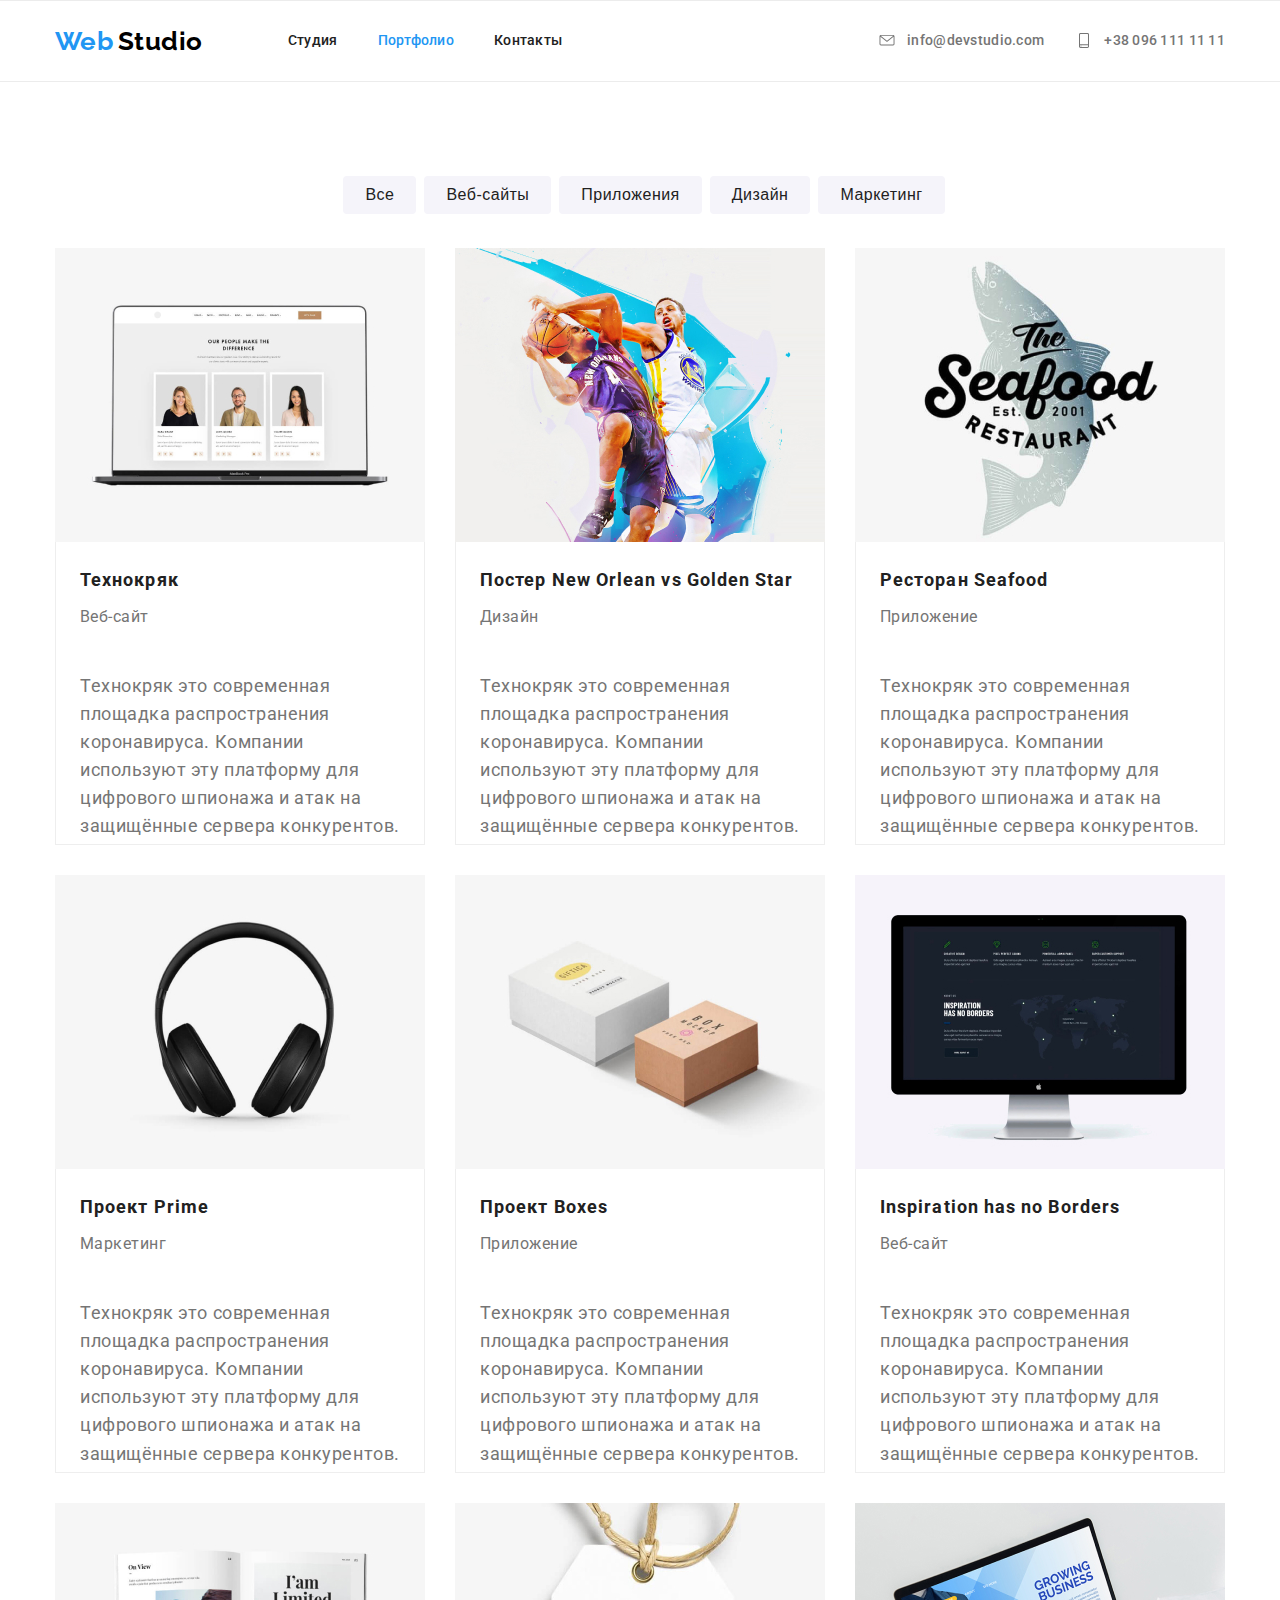
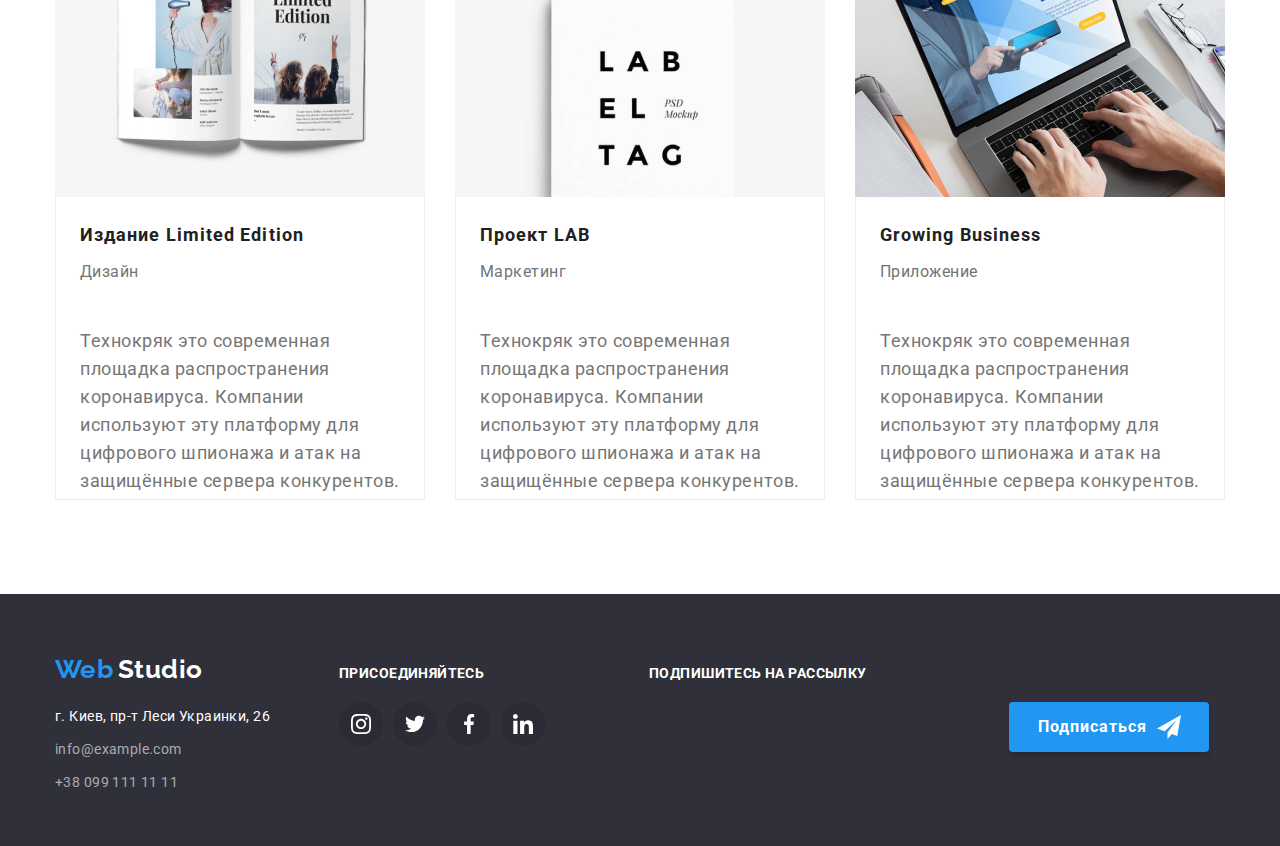
==== portfolio.html @ d1fb1cee "добавляет все файлы" ====
<!DOCTYPE html>
<html lang="ru">
  <head>
    <meta charset="UTF-8" />
    <meta name="viewport" content="width=device-width, initial-scale=1.0" />
    <title>Web Studio</title>
    <link
      rel="stylesheet"
      href="https://cdnjs.cloudflare.com/ajax/libs/modern-normalize/0.7.0/modern-normalize.min.css"
    />
    <link
      href="https://fonts.googleapis.com/css2?family=Raleway:wght@700&family=Roboto:wght@400;500;700;900&display=swap"
      rel="stylesheet"
    />
    <link rel="stylesheet" href="./css/main.css" />
  </head>

  <body>
    <!-- шапка страницы -->
    <header class="page-header">
      <div class="container main-header">
        <!-- логотип компании -->
        <a href="./" class="logo-header">
          <span class="logo main">Web</span>
          <span class="logo second">Studio</span>
        </a>

        <!-- главная навигация -->
        <nav>
          <ul class="site-nav list">
            <li class="item">
              <a href="./index.html" class="link">Студия</a>
            </li>
            <li class="item">
              <a href="./portfolio.html" class="link current">Портфолио</a>
            </li>
            <li class="item"><a href="" class="link">Контакты</a></li>
          </ul>
        </nav>

        <!-- adress -->
        <address class="site-nav">
          <a href="mailto:info@devstudio.com" class="contacts">
            <svg class="icon-contacts">
              <use xlink:href="./images/sprite.svg#email"></use>
            </svg>
            info@devstudio.com
          </a>
          <a href="tel:+380961111111" class="contacts">
            <svg class="icon-contacts">
              <use xlink:href="./images/sprite.svg#smartphone"></use>
            </svg>
            +38 096 111 11 11</a
          >
        </address>
      </div>
    </header>

    <main>
      <!-- navigation -->
      <section class="container">
        <h1 hidden>Портфолио</h1>
        <ul class="list portfolio">
          <li class="portfolio-button">
            <button type="button" class="radio-button">Все</button>
          </li>
          <li class="portfolio-button">
            <button type="button" class="radio-button">Веб-сайты</button>
          </li>
          <li class="portfolio-button">
            <button type="button" class="radio-button">Приложения</button>
          </li>
          <li class="portfolio-button">
            <button type="button" class="radio-button">Дизайн</button>
          </li>
          <li class="portfolio-button">
            <button type="button" class="radio-button">Маркетинг</button>
          </li>
        </ul>
      </section>

      <!-- Proects -->
      <section class="container">
        <ul class="list projects">
          <li class="flex-container">
            <a href="">
              <img
                src="./images/portfolio/tehcnocryak-1.jpg"
                alt="проект1"
                width="370"
                height="294"
                class="project-links"
              />
              <div class="portfolio-card-content">
                <h2 class="proects-title">Технокряк</h2>

                <p class="subtitle-proects">Веб-сайт</p>
                <p class="text-proects">
                  Технокряк это современная площадка распространения
                  коронавируса. Компании используют эту платформу для цифрового
                  шпионажа и атак на защищённые сервера конкурентов.
                </p>
              </div>
            </a>
          </li>

          <li class="flex-container">
            <a href="">
              <img
                src="./images/portfolio/poster-2.jpg"
                alt="проект2"
                width="370"
                height="294"
                class="project-links"
              />
              <div class="portfolio-card-content">
                <h2 class="proects-title">Постер New Orlean vs Golden Star</h2>
                <p class="subtitle-proects">Дизайн</p>
                <p class="text-proects">
                  Технокряк это современная площадка распространения
                  коронавируса. Компании используют эту платформу для цифрового
                  шпионажа и атак на защищённые сервера конкурентов.
                </p>
              </div>
            </a>
          </li>

          <li class="flex-container">
            <a href="">
              <img
                src="./images/portfolio/restaurant-3.jpg"
                alt="проект3"
                width="370"
                height="294"
                class="project-links"
              />
              <div class="portfolio-card-content">
                <h2 class="proects-title">Ресторан Seafood</h2>
                <p class="subtitle-proects">Приложение</p>
                <p class="text-proects">
                  Технокряк это современная площадка распространения
                  коронавируса. Компании используют эту платформу для цифрового
                  шпионажа и атак на защищённые сервера конкурентов.
                </p>
              </div>
            </a>
          </li>

          <li class="flex-container">
            <a href="">
              <img
                src="./images/portfolio/prime-4.jpg"
                alt="проект4"
                width="370"
                height="294"
                class="project-links"
              />
              <div class="portfolio-card-content">
                <h2 class="proects-title">Проект Prime</h2>
                <p class="subtitle-proects">Маркетинг</p>
                <p class="text-proects">
                  Технокряк это современная площадка распространения
                  коронавируса. Компании используют эту платформу для цифрового
                  шпионажа и атак на защищённые сервера конкурентов.
                </p>
              </div>
            </a>
          </li>

          <li class="flex-container">
            <a href="">
              <img
                src="./images/portfolio/boxes-5.jpg"
                alt="проект5"
                width="370"
                height="294"
                class="project-links"
              />
              <div class="portfolio-card-content">
                <h2 class="proects-title">Проект Boxes</h2>
                <p class="subtitle-proects">Приложение</p>
                <p class="text-proects">
                  Технокряк это современная площадка распространения
                  коронавируса. Компании используют эту платформу для цифрового
                  шпионажа и атак на защищённые сервера конкурентов.
                </p>
              </div>
            </a>
          </li>

          <li class="flex-container">
            <a href="">
              <img
                src="./images/portfolio/noborders-6.jpg"
                alt="проект6"
                width="370"
                height="294"
                class="project-links"
              />
              <div class="portfolio-card-content">
                <h2 class="proects-title">Inspiration has no Borders</h2>
                <p class="subtitle-proects">Веб-сайт</p>
                <p class="text-proects">
                  Технокряк это современная площадка распространения
                  коронавируса. Компании используют эту платформу для цифрового
                  шпионажа и атак на защищённые сервера конкурентов.
                </p>
              </div>
            </a>
          </li>

          <li class="flex-container">
            <a href="">
              <img
                src="./images/portfolio/limited-edition-7.jpg"
                alt="проект7"
                width="370"
                height="294"
                class="project-links"
              />
              <div class="portfolio-card-content">
                <h2 class="proects-title">Издание Limited Edition</h2>
                <p class="subtitle-proects">Дизайн</p>
                <p class="text-proects">
                  Технокряк это современная площадка распространения
                  коронавируса. Компании используют эту платформу для цифрового
                  шпионажа и атак на защищённые сервера конкурентов.
                </p>
              </div>
            </a>
          </li>

          <li class="flex-container">
            <a href="">
              <img
                src="./images/portfolio/lab-8.jpg"
                alt="проект8"
                width="370"
                height="294"
                class="project-links"
              />
              <div class="portfolio-card-content">
                <h2 class="proects-title">Проект LAB</h2>
                <p class="subtitle-proects">Маркетинг</p>
                <p class="text-proects">
                  Технокряк это современная площадка распространения
                  коронавируса. Компании используют эту платформу для цифрового
                  шпионажа и атак на защищённые сервера конкурентов.
                </p>
              </div>
            </a>
          </li>

          <li class="flex-container">
            <a href="">
              <img
                src="./images/portfolio/buisness-9.jpg"
                alt="проект9"
                width="370"
                height="294"
                class="project-links"
              />
              <div class="portfolio-card-content">
                <h2 class="proects-title">Growing Business</h2>
                <p class="subtitle-proects">Приложение</p>
                <p class="text-proects">
                  Технокряк это современная площадка распространения
                  коронавируса. Компании используют эту платформу для цифрового
                  шпионажа и атак на защищённые сервера конкурентов.
                </p>
              </div>
            </a>
          </li>
        </ul>
      </section>
    </main>

    <!-- footer -->

    <footer class="bg-footer">
      <div class="container">
        <div class="address-footer">
          <!-- логотип компании -->
          <a href="./" class="logo-footer">
            <span class="logo main">Web</span>
            <span class="logo white">Studio</span>
          </a>
          <br />

          <!-- e-mail and phone -->
          <address>
            <p class="address">г. Киев, пр-т Леси Украинки, 26</p>
            <br />

            <a href="mailto:info@example.com" class="footer-contacts"
              >info@example.com</a
            >
            <br />
            <a href="tel:+380991111111" class="footer-contacts"
              >+38 099 111 11 11</a
            ><br />
          </address>
        </div>

        <!-- соц сети -->
        <div class="join">
          <b class="join-us">присоединяйтесь</b>

          <ul class="links list">
            <li class="item-links">
              <a class="footer-media" href="" aria-label="ссылка на Instagram">
                <svg class="" width="20" height="20">
                  <use href="./images/sprite.svg#instagram"></use>
                </svg>
              </a>
            </li>
            <li class="item-links">
              <a class="footer-media" href="" aria-label="ссылка на Twitter">
                <svg class="" width="20" height="20">
                  <use href="./images/sprite.svg#twitter"></use>
                </svg>
              </a>
            </li>
            <li class="item-links">
              <a class="footer-media" href="" aria-label="ссылка на Facebook">
                <svg class="" width="20" height="20">
                  <use href="./images/sprite.svg#facebook"></use>
                </svg>
              </a>
            </li>
            <li class="item-links">
              <a class="footer-media" href="" aria-label="ссылка на linkedin">
                <svg class="" width="20" height="20">
                  <use href="./images/sprite.svg#linkedin"></use>
                </svg>
              </a>
            </li>
          </ul>
        </div>

        <!-- подписка -->
        <div class="sigh">
          <b class="join-us">подпишитесь на рассылку</b>
          <button type="button" class="button-footer">
            Подписаться
            <svg class="send" width="24" height="24">
              <use xlink:href="./images/sprite.svg#send"></use>
            </svg>
          </button>
        </div>
      </div>
    </footer>
  </body>
</html>
---- css/main.css ----
:root {
  --primary-text-color: #757575;
  --first-title-text-color: #212121;
  --accent-color: #2196f3;
  --primary-white-color: #ffffff;
  --second-bg-color: #f5f4fa;
  --bg-color-footer: #2f303a;
  --second-logo-color: #000000;
}

/* main styles */
html {
  box-sizing: border-box;
}

*,
*::before,
*::after {
  box-sizing: inherit;
}

body {
  background-color: var(--primary-white-color);
  color: var(--primary-text-color);
  font-family: Roboto, sans-serif;
  letter-spacing: 0.03em;
}

/* a classes */
a {
  text-decoration: none;
}

/* стили для index.html */

/* header */
.page-header {
  margin-left: auto;
  margin-right: auto;

  padding-left: 15px;
  padding-right: 15px;
  border: 1px solid #ececec;
  border-left: none;
  border-right: none;
  /* outline: 2px solid black; */
}

.container {
  margin-left: auto;
  margin-right: auto;
  width: 1200px;
  padding-left: 15px;
  padding-right: 15px;
}

/* logo */
.logo {
  font-family: Raleway, sans-serif;
  font-weight: 700;
  font-size: 26px;
  line-height: 1.19;
  text-decoration: none;
}
.logo.main {
  color: var(--accent-color);
}

.logo.second {
  color: var(--second-logo-color);
}

.logo.white {
  color: var(--primary-white-color);
}

/* sections */

.section {
  padding-bottom: 94px;
}

.section.features {
  padding-top: 94px;
}

.section .section-title .title {
  margin-top: 0;
  margin-bottom: 10;
  color: var(--first-title-text-color);
  font-weight: 700;
  font-size: 36px;
  line-height: 1.16;
  text-align: center;
}

/* Hero */
.hero {
  text-align: center;

  padding-top: 200px;
  padding-bottom: 200px;

  background-image: linear-gradient(
      to right,
      rgba(47, 48, 58, 0.8),
      rgba(47, 48, 58, 0.8)
    ),
    url(../images/Header.jpg);
}

.hero-title {
  margin-top: 0;
  margin-bottom: 30px;
  color: var(--primary-white-color);
  font-weight: 900;
  font-size: 44px;
  line-height: 1.3;
  letter-spacing: 0.06em;
  text-transform: uppercase;
}

/* Button */
.button {
  color: var(--primary-white-color);
  background-color: var(--accent-color);
  font-weight: 700;
  font-size: 16px;
  line-height: 1.8;
  align-items: center;
  text-align: center;
  letter-spacing: 0.06em;
  border-radius: 4px;
  text-decoration: none;
  border: none;
}

/* site nav */

.logo-header {
  margin-right: 85px;
}

.main-header {
  display: flex;
  align-items: center;
}

.site-nav {
  font-weight: 500;
  font-size: 14px;
  line-height: 1.14;
  letter-spacing: 0.02em;
}

/* header */

.site-nav .contacts {
  color: var(--primary-text-color);
  display: flex;
  font-weight: 500;
  font-size: 14px;
  height: 1.14;
  letter-spacing: 0.02em;
  font-style: normal;
  align-items: center;
  background-color: var(--primary-white-color);
}

.icon-contacts {
  width: 20px;
  height: 15px;
  align-items: center;
  margin-right: 10px;
  fill: currentColor;
}

.contacts:hover {
  color: var(--accent-color);
}

.site-nav {
  display: flex;
  margin-left: auto;
}

.site-nav .contacts + .contacts {
  margin-left: 30px;
}
.site-nav .contacts {
  padding-top: 32px;
  padding-bottom: 32px;
}

.site-nav .item:not(:last-child) {
  margin-right: 40px;
}

.site-nav .link {
  display: block;
  padding-top: 32px;
  padding-bottom: 32px;

  color: var(--first-title-text-color);
}

.site-nav .link:hover,
.site-nav .link:focus {
  color: var(--accent-color);
}

.site-nav .link.current {
  color: var(--accent-color);
}

.link.primary {
  color: var(--accent-color);
}

/* about us */
.about-us.list {
  display: flex;
}

.about-us.list .item {
  margin-right: 30px;
}

.about-us .title {
  color: var(--first-title-text-color);

  font-weight: 700;
  font-size: 14px;
  line-height: 1.14;
  text-transform: uppercase;
}

.img-about {
  display: flex;
  align-items: center;
  justify-content: center;
  width: 270px;
  height: 120px;

  background: var(--second-bg-color);
}
.content {
  margin-top: 0;
  margin-bottom: 0;

  font-size: 14px;
  line-height: 1.7;
}

.list {
  padding: 0;
  margin: 0;
  list-style: none;
}

.title {
  margin-top: 30px;
  margin-bottom: 10 px;
}

/* Work section */
.section-title {
  color: var(--first-title-text-color);
  margin-top: 0;
  margin-bottom: 50px;

  font-weight: bold;
  font-size: 36px;
  line-height: 42px;
  text-align: center;
  letter-spacing: 0.03em;
}

.title-utilities {
  background-color: var(--bg-color-footer);
  color: var(--primary-white-color);
  margin-top: 0;
  margin-bottom: 0;

  font-weight: bold;
  font-size: 14px;
  line-height: 1.2;
  text-align: center;
  text-transform: uppercase;
}
.work-list.list {
  display: flex;
}

.work-list.list .item {
  width: calc((100%-60px) / 3);
  margin-right: 30px;
}

.section.list.uttilities .item:last-child {
  margin-right: 0px;
}

/*our team */

.section-team {
  padding-top: 94px;
  padding-bottom: 94px;
  background-color: var(--second-bg-color);
}

.our-team.list {
  display: flex;
  padding-bottom: 24px;
}

.our-team.list .item {
  background-color: var(--primary-white-color);
  display: block;
  width: calc((100%-90px) / 4);
  margin-right: 30px;

  border-radius: 0px 0px 4px 4px;
  box-shadow: 0px 2px 1px rgba(0, 0, 0, 0.2), 0px 1px 1px rgba(0, 0, 0, 0.14),
    0px 1px 3px rgba(0, 0, 0, 0.12);
}

.name-team {
  color: var(--first-title-text-color);
  margin-top: 30px;
  margin-bottom: 10px;

  font-weight: 500;
  font-size: 16px;
  line-height: 1.18;
  text-align: center;
}

.name-text {
  margin-top: 0;
  margin-bottom: 16px;

  font-size: 16px;
  line-height: 1.18;
  text-align: center;
}

.item-links {
  margin-right: 10px;
  margin-bottom: 24px;
}

.box-media {
  display: flex;
  width: 44px;
  height: 44px;
  align-items: center;
  justify-content: center;
  fill: #afb1b8;
}

.box-media:hover {
  border-radius: 50%;
  background-color: var(--accent-color);
  fill: var(--primary-white-color);
}

/* our clients */
.section.clients {
  padding-top: 94px;
  padding-bottom: 94px;
}

.section.list {
  display: flex;
}

.section.list .item.clients {
  width: calc((100% - 150px) / 6);
  margin-right: 30px;
}

.company {
  display: flex;
  width: 170px;
  height: 90px;
  align-items: center;
  justify-content: center;
  fill: #afb1b8;
  border: 1px solid #afb1b8;
  border-radius: 4px;
}

.company:hover {
  fill: var(--accent-color);
  border: 1px solid var(--accent-color);
}

/* Footer section */

.footer-media {
  display: flex;
  width: 44px;
  height: 44px;
  align-items: center;
  justify-content: center;
  fill: #ffffff;
  background-color: rgba(0, 0, 0, 10%);
  border-radius: 50%;
}

.footer-media:hover {
  border-radius: 50%;
  background-color: var(--accent-color);
  fill: var(--primary-white-color);
}

.button-footer {
  margin-left: 360px;
  width: 200px;
  height: 50px;
  padding-left: 29px;
  color: var(--primary-white-color);
  background-color: var(--accent-color);
  box-shadow: 0px 4px 4px rgba(0, 0, 0, 0.15);
  border-radius: 4px;
  border: 0;
  cursor: pointer;
  font-weight: bold;
  font-size: 16px;
  line-height: 1.87;
  display: inline-flex;
  align-items: center;
  text-align: center;
  letter-spacing: 0.06em;
}

.button-footer .send {
  margin-left: 10px;
}

.bg-footer {
  background-color: var(--bg-color-footer);
  height: 252px;
}

.bg-footer .container {
  display: flex;
}

.address-footer {
  padding-top: 60px;
}

.logo-footer {
  display: inline-block;
  margin-bottom: 20px;
}
.address {
  color: var(--primary-white-color);

  font-size: 14px;
  line-height: 1.71;
  letter-spacing: 0.03em;
  font-style: normal;

  display: inline-block;
  margin-top: 0;
  margin-bottom: 9px;
}

.footer-contacts {
  color: rgba(255, 255, 255, 0.6);
  font-size: 14px;
  line-height: 1.71;
  letter-spacing: 0.03em;
  font-style: normal;

  display: inline-block;
  margin-bottom: 9px;
}

.container .join {
  padding-top: 72px;
  padding-left: 69px;
}

.links.list {
  display: flex;
  justify-content: center;
}

.sigh {
  padding-top: 72px;
  padding-left: 94px;
}

.join-us {
  color: var(--primary-white-color);
  display: block;
  margin-bottom: 20px;

  font-weight: bold;
  font-size: 14px;
  line-height: 1.14;
  letter-spacing: 0.03em;
  text-transform: uppercase;
}

/* стили для portfolio */

/* Buttons navigation */

.list.portfolio {
  display: flex;
  justify-content: center;
  padding-top: 94px;
}

.portfolio-button {
  margin-left: 8px;
}

.radio-button {
  color: var(--first-title-text-color);
  background-color: var(--second-bg-color);
  font-family: sans-serif;
  text-align: center;
  font-weight: 500;
  font-size: 16px;
  line-height: 1.62;
  letter-spacing: 0.03em;
  border: none;
  border-radius: 4px;
  align-items: center;

  padding-top: 6px;
  padding-right: 22px;
  padding-bottom: 6px;
  padding-left: 22px;
}

.radio-button:hover,
.radio-button:focus {
  color: var(--primary-white-color);
  background-color: var(--accent-color);
  box-shadow: 0px 4px 4px rgba(0, 0, 0, 0.25);
}

/* proects */

.list.projects {
  padding-top: 34px;
  padding-bottom: 94px;
  display: flex;
  flex-wrap: wrap;
}

.flex-container {
  width: calc((100% - 60px) / 3);
  margin-right: 30px;
  margin-bottom: 30px;

  box-sizing: border-box;
}

.flex-container:hover {
  box-shadow: 0px 4px 4px rgba(0, 0, 0, 0.25);
}

.portfolio-card-content {
  border: 1px solid #eeeeee;
  border-top: none;
}

.flex-container:nth-child(3n) {
  margin-right: 0px;
}

.flex-container:nth-last-child(-n + 3) {
  margin-bottom: 0;
}

.proects-title {
  color: var(--first-title-text-color);
  padding-top: 20px;
  padding-bottom: 4px;
  padding-left: 24px;
  padding-right: 24px;
  margin-top: 0;
  margin-bottom: 0;

  font-weight: bold;
  font-size: 18px;
  line-height: 2;
  letter-spacing: 0.06em;
}
.subtitle-proects {
  color: var(--primary-text-color);
  margin-top: 0px;
  margin-bottom: 0px;
  padding-bottom: 20px;
  padding-left: 24px;
  padding-right: 24px;
  font-size: 16px;
  line-height: 1.87;
  letter-spacing: 0.03em;
}

.text-proects {
  color: var(--primary-text-color);

  font-size: 18px;
  line-height: 1.56;
  letter-spacing: 0.03em;

  padding-top: 20px;
  padding-bottom: 4px;
  padding-left: 24px;
  padding-right: 24px;
  margin-top: 0;
  margin-bottom: 0;
}

.project-links {
  display: block;
}
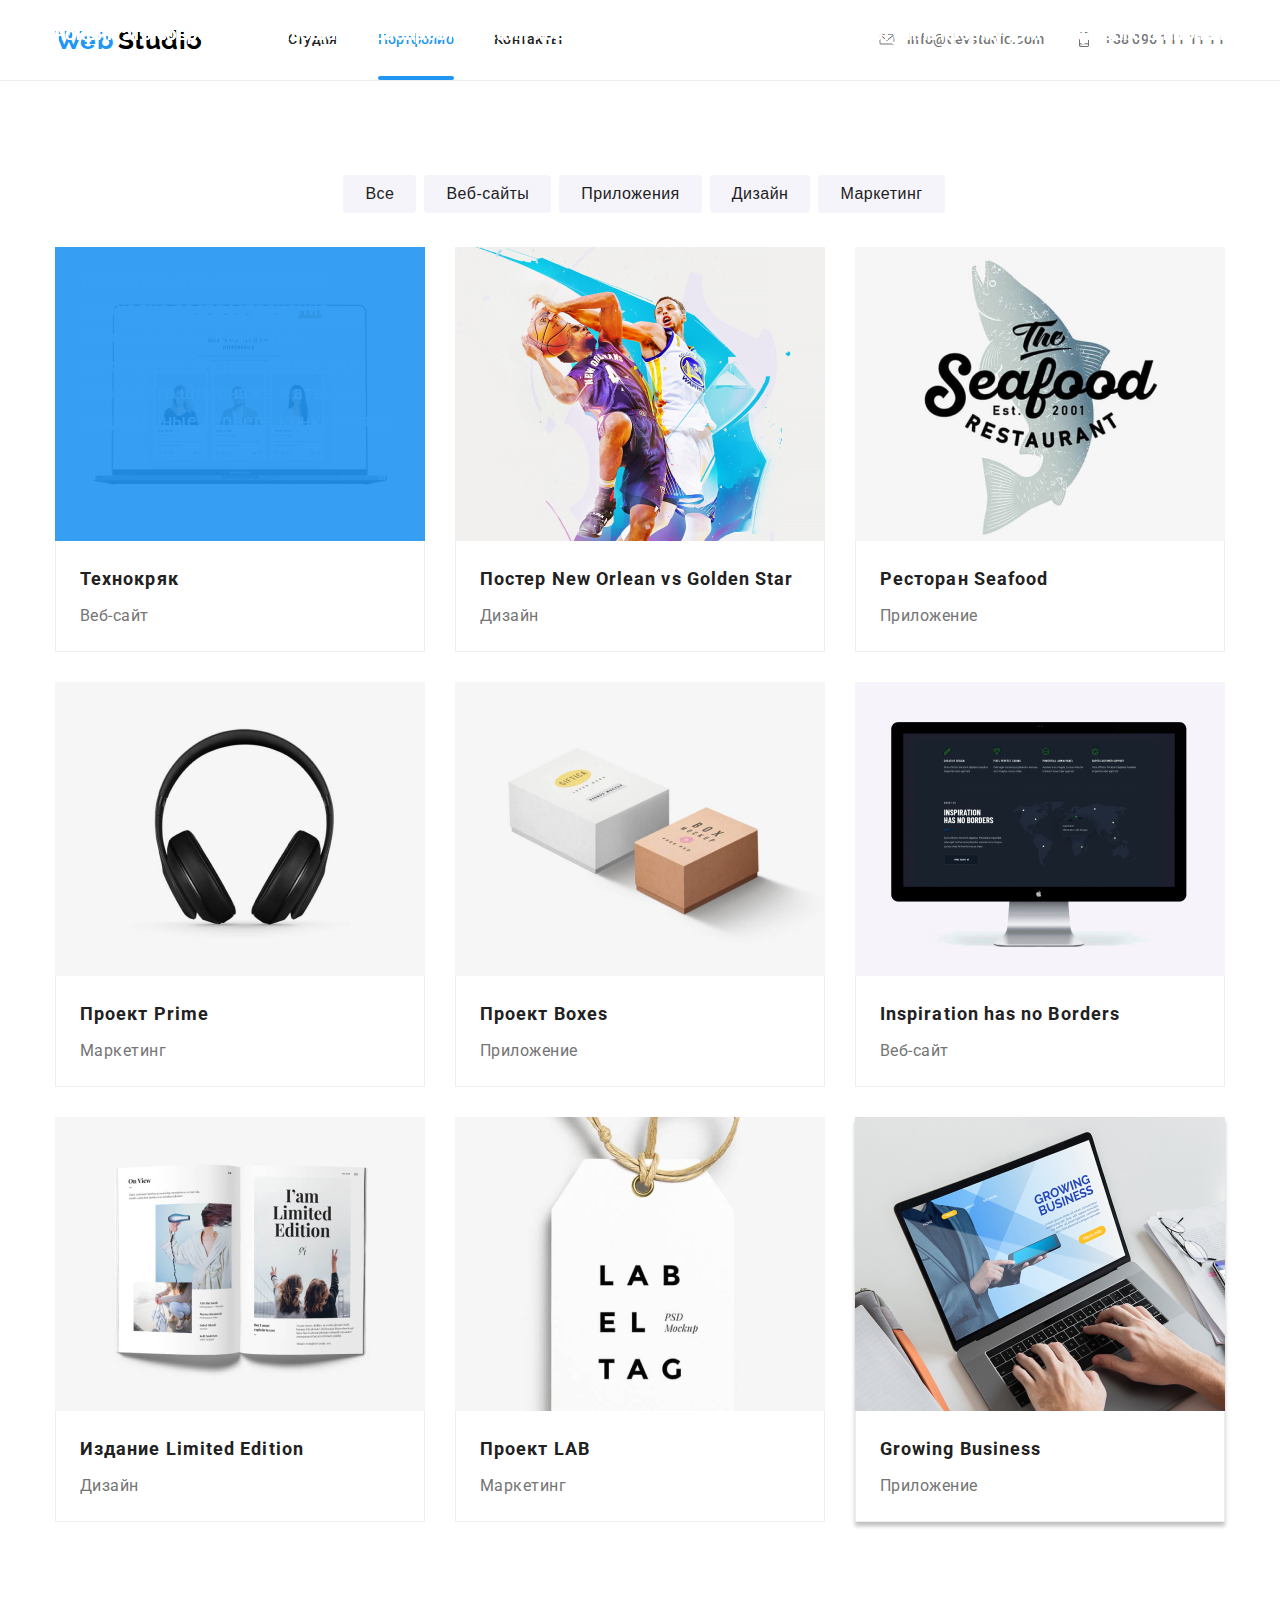
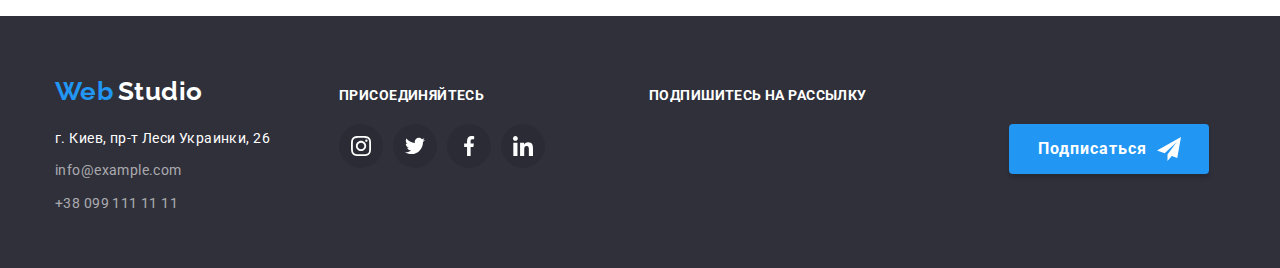
==== commit 26dc3faa: "добавляет bottom:-1px" ====
--- a/portfolio.html
+++ b/portfolio.html
@@ -84,22 +84,24 @@
         <ul class="list projects">
           <li class="flex-container">
             <a href="">
-              <img
-                src="./images/portfolio/tehcnocryak-1.jpg"
-                alt="проект1"
-                width="370"
-                height="294"
-                class="project-links"
-              />
+              <div class="product-thumb">
+                <img
+                  class="project-links"
+                  src="./images/portfolio/tehcnocryak-1.jpg"
+                  alt="проект1"
+                  width="370"
+                  height="294"
+                />
+                <p class="text-proects">
+                  Технокряк это современная площадка распространения
+                  коронавируса. Компании используют эту платформу для цифрового
+                  шпионажа и атак на защищённые сервера конкурентов.
+                </p>
+              </div>
               <div class="portfolio-card-content">
                 <h2 class="proects-title">Технокряк</h2>
 
                 <p class="subtitle-proects">Веб-сайт</p>
-                <p class="text-proects">
-                  Технокряк это современная площадка распространения
-                  коронавируса. Компании используют эту платформу для цифрового
-                  шпионажа и атак на защищённые сервера конкурентов.
-                </p>
               </div>
             </a>
           </li>
--- a/css/main.css
+++ b/css/main.css
@@ -43,6 +43,7 @@
   border: 1px solid #ececec;
   border-left: none;
   border-right: none;
+  border-top: none;
   /* outline: 2px solid black; */
 }
 
@@ -107,6 +108,13 @@
       rgba(47, 48, 58, 0.8)
     ),
     url(../images/Header.jpg);
+  max-width: 1600px;
+  margin-right: auto;
+  margin-left: auto;
+  display: block;
+  background-repeat: no-repeat;
+  background-position: center;
+  background-size: cover;
 }
 
 .hero-title {
@@ -135,6 +143,61 @@
   border: none;
 }
 
+.container-hero {
+  position: relative;
+}
+
+.backdrop {
+  position: fixed;
+  top: 0;
+  left: 0;
+  width: 100%;
+  height: 100%;
+  background-color: rgba(0, 0, 0, 0.2);
+  z-index: 1;
+  transition: opacity 250ms cubic-bezier(0.4, 0, 0.2, 1);
+}
+.backdrop.is-hidden {
+  visibility: hidden;
+  opacity: 0;
+  pointer-events: none;
+}
+
+.modal {
+  display: inline-flex;
+  position: absolute;
+  margin: 0;
+  top: 50%;
+  left: 50%;
+  transform: translate(-50%, -50%);
+  min-height: 581px;
+  min-width: 528px;
+  background-color: var(--primary-white-color);
+  box-shadow: 0px 1px 3px rgba(0, 0, 0, 0.12), 0px 1px 1px rgba(0, 0, 0, 0.14),
+    0px 2px 1px rgba(0, 0, 0, 0.2);
+  border-radius: 4px;
+}
+
+.button-close {
+  position: fixed;
+  top: 8px;
+  right: 8px;
+  width: 30px;
+  height: 30px;
+  border-radius: 50%;
+
+  border: 1px solid #ececec;
+  cursor: pointer;
+  background-color: var(--primary-white-color);
+}
+
+.btn-close {
+  position: absolute;
+  top: 50%;
+  left: 50%;
+  transform: translate(-50%, -50%);
+}
+
 /* site nav */
 
 .logo-header {
@@ -197,23 +260,38 @@
 }
 
 .site-nav .link {
+  display: flex;
+  padding-top: 31px;
+  padding-bottom: 31px;
+
+  position: relative;
+
+  color: var(--first-title-text-color);
+}
+
+.site-nav .link.current::after {
+  content: "";
+  position: absolute;
+
   display: block;
-  padding-top: 32px;
-  padding-bottom: 32px;
-
-  color: var(--first-title-text-color);
+  width: 100%;
+  height: 4px;
+  left: 0;
+  bottom: -1px;
+
+  border-radius: 2px;
+  background-color: var(--accent-color);
+
+  transition: opacity 250ms cubic-bezier(0.4, 0, 0.2, 1);
 }
 
 .site-nav .link:hover,
 .site-nav .link:focus {
   color: var(--accent-color);
+  transition: opacity 250ms cubic-bezier(0.4, 0, 0.2, 1);
 }
 
 .site-nav .link.current {
-  color: var(--accent-color);
-}
-
-.link.primary {
   color: var(--accent-color);
 }
 
@@ -277,17 +355,16 @@
 }
 
 .title-utilities {
-  background-color: var(--bg-color-footer);
-  color: var(--primary-white-color);
-  margin-top: 0;
-  margin-bottom: 0;
+  color: var(--primary-white-color);
 
   font-weight: bold;
   font-size: 14px;
   line-height: 1.2;
   text-align: center;
   text-transform: uppercase;
-}
+  align-items: center;
+}
+
 .work-list.list {
   display: flex;
 }
@@ -295,6 +372,15 @@
 .work-list.list .item {
   width: calc((100%-60px) / 3);
   margin-right: 30px;
+  position: relative;
+}
+
+.section-utilities {
+  position: absolute;
+  bottom: 0;
+  width: 100%;
+  height: 70px;
+  background: rgba(47, 48, 58, 0.8);
 }
 
 .section.list.uttilities .item:last-child {
@@ -566,6 +652,39 @@
 
 .flex-container:hover {
   box-shadow: 0px 4px 4px rgba(0, 0, 0, 0.25);
+}
+
+.product-thumb {
+  position: relative;
+}
+
+.product-thumb::after {
+  display: inline-block;
+  content: "";
+  position: absolute;
+  width: 100%;
+  height: 100%;
+  top: 0;
+  left: 0;
+  background-color: rgba(33, 150, 243, 0.9);
+}
+
+.text-proects {
+  position: absolute;
+  top: 0;
+  right: 0;
+  color: var(--primary-white-color);
+
+  font-size: 18px;
+  line-height: 1.56;
+  letter-spacing: 0.03em;
+
+  padding-top: 20px;
+  padding-bottom: 4px;
+  padding-left: 24px;
+  padding-right: 24px;
+  margin-top: 0;
+  margin-bottom: 0;
 }
 
 .portfolio-card-content {
@@ -607,21 +726,6 @@
   letter-spacing: 0.03em;
 }
 
-.text-proects {
-  color: var(--primary-text-color);
-
-  font-size: 18px;
-  line-height: 1.56;
-  letter-spacing: 0.03em;
-
-  padding-top: 20px;
-  padding-bottom: 4px;
-  padding-left: 24px;
-  padding-right: 24px;
-  margin-top: 0;
-  margin-bottom: 0;
-}
-
 .project-links {
   display: block;
 }
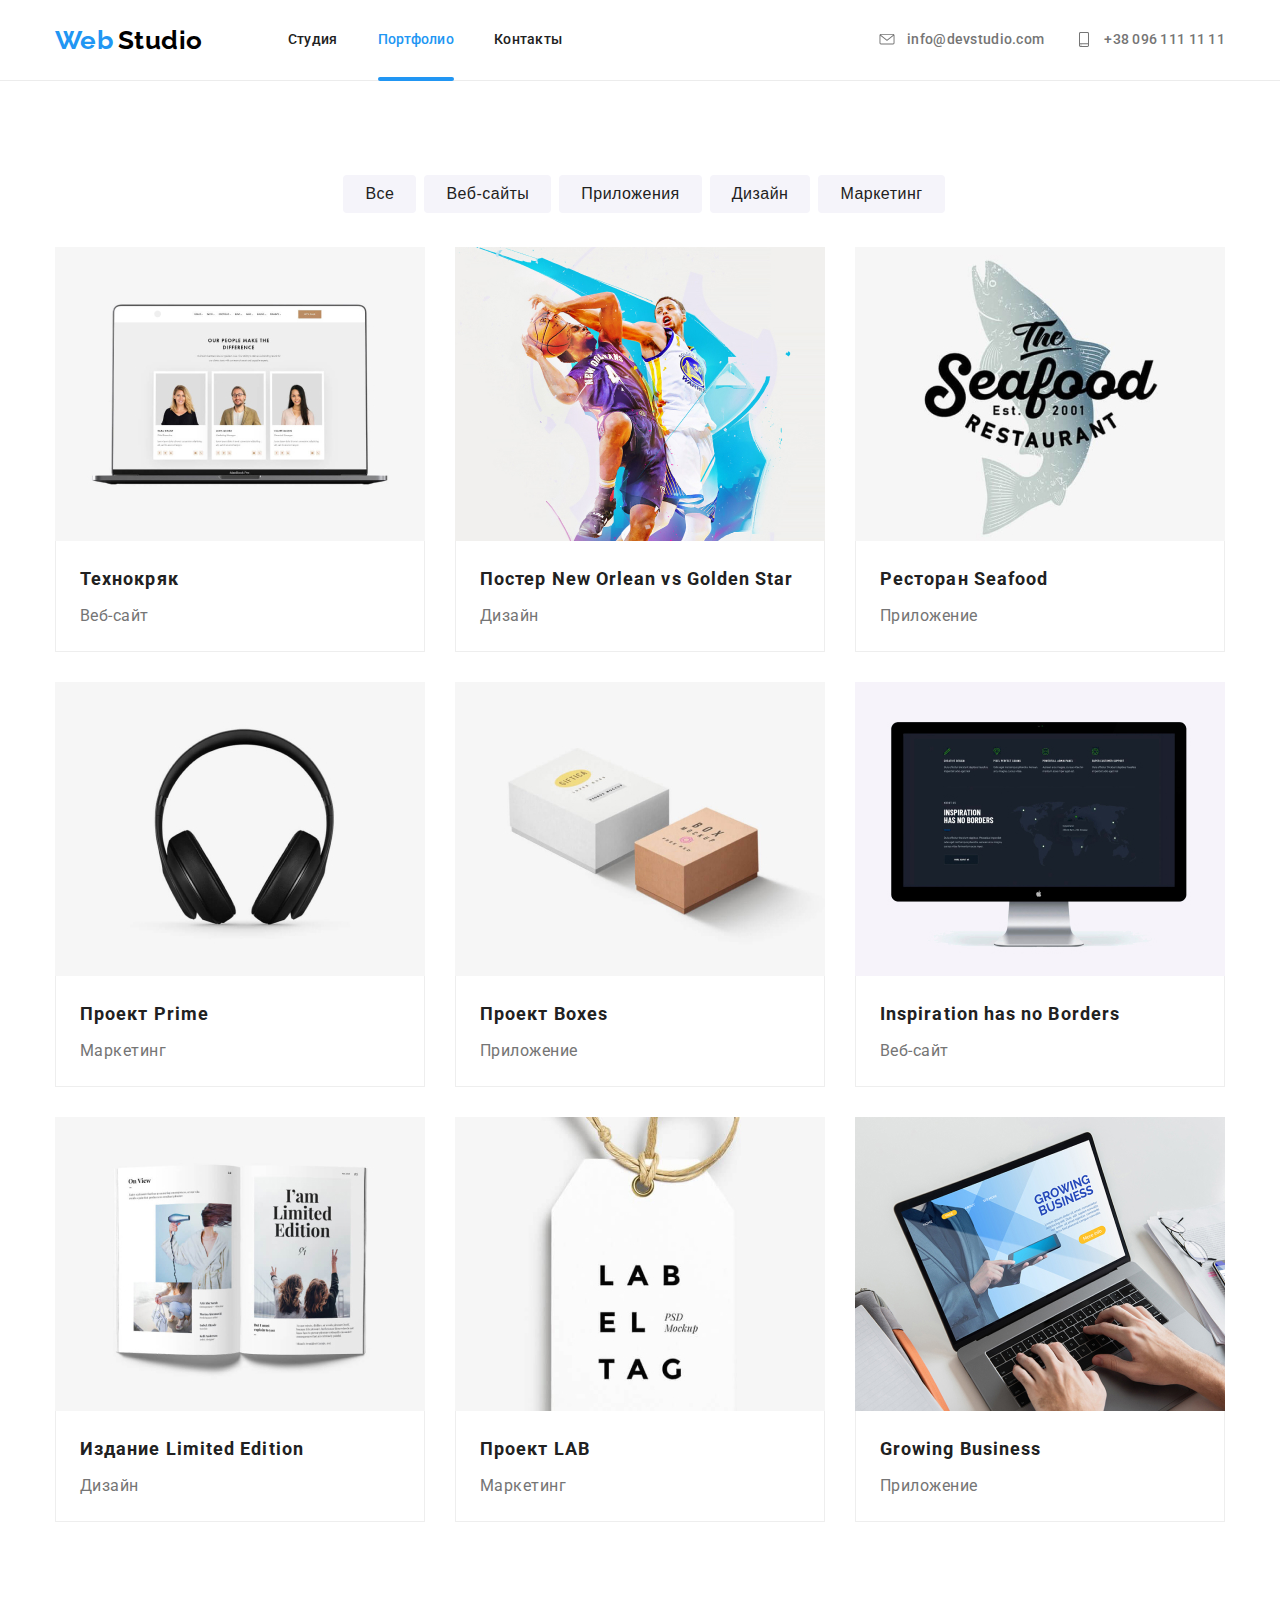
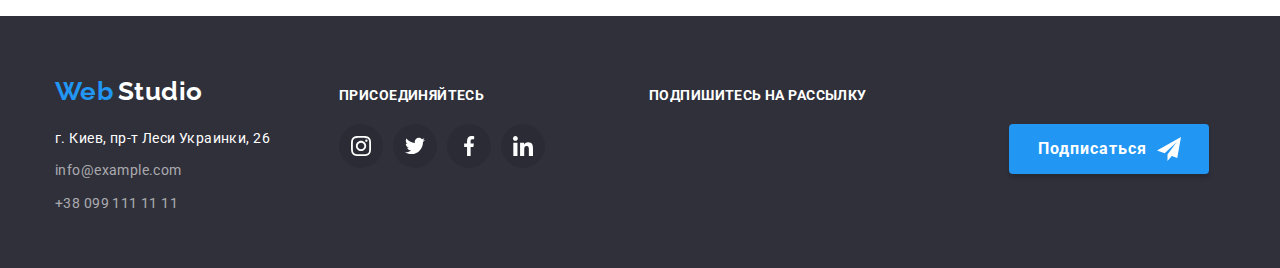
==== commit 827a055e: "добавляет анимацию на все ховеры" ====
--- a/portfolio.html
+++ b/portfolio.html
@@ -86,12 +86,13 @@
             <a href="">
               <div class="product-thumb">
                 <img
-                  class="project-links"
+                  class="project-img"
                   src="./images/portfolio/tehcnocryak-1.jpg"
                   alt="проект1"
                   width="370"
                   height="294"
                 />
+
                 <p class="text-proects">
                   Технокряк это современная площадка распространения
                   коронавируса. Компании используют эту платформу для цифрового
@@ -108,168 +109,191 @@
 
           <li class="flex-container">
             <a href="">
-              <img
-                src="./images/portfolio/poster-2.jpg"
-                alt="проект2"
-                width="370"
-                height="294"
-                class="project-links"
-              />
+              <div class="product-thumb">
+                <img
+                  src="./images/portfolio/poster-2.jpg"
+                  alt="проект2"
+                  width="370"
+                  height="294"
+                  class="project-img"
+                />
+                <p class="text-proects">
+                  Технокряк это современная площадка распространения
+                  коронавируса. Компании используют эту платформу для цифрового
+                  шпионажа и атак на защищённые сервера конкурентов.
+                </p>
+              </div>
               <div class="portfolio-card-content">
                 <h2 class="proects-title">Постер New Orlean vs Golden Star</h2>
                 <p class="subtitle-proects">Дизайн</p>
-                <p class="text-proects">
-                  Технокряк это современная площадка распространения
-                  коронавируса. Компании используют эту платформу для цифрового
-                  шпионажа и атак на защищённые сервера конкурентов.
-                </p>
-              </div>
-            </a>
-          </li>
-
-          <li class="flex-container">
-            <a href="">
-              <img
-                src="./images/portfolio/restaurant-3.jpg"
-                alt="проект3"
-                width="370"
-                height="294"
-                class="project-links"
-              />
+              </div>
+            </a>
+          </li>
+
+          <li class="flex-container">
+            <a href="">
+              <div class="product-thumb">
+                <img
+                  src="./images/portfolio/restaurant-3.jpg"
+                  alt="проект3"
+                  width="370"
+                  height="294"
+                  class="project-img"
+                />
+
+                <p class="text-proects">
+                  Технокряк это современная площадка распространения
+                  коронавируса. Компании используют эту платформу для цифрового
+                  шпионажа и атак на защищённые сервера конкурентов.
+                </p>
+              </div>
               <div class="portfolio-card-content">
                 <h2 class="proects-title">Ресторан Seafood</h2>
                 <p class="subtitle-proects">Приложение</p>
-                <p class="text-proects">
-                  Технокряк это современная площадка распространения
-                  коронавируса. Компании используют эту платформу для цифрового
-                  шпионажа и атак на защищённые сервера конкурентов.
-                </p>
-              </div>
-            </a>
-          </li>
-
-          <li class="flex-container">
-            <a href="">
-              <img
-                src="./images/portfolio/prime-4.jpg"
-                alt="проект4"
-                width="370"
-                height="294"
-                class="project-links"
-              />
+              </div>
+            </a>
+          </li>
+
+          <li class="flex-container">
+            <a href="">
+              <div class="product-thumb">
+                <img
+                  src="./images/portfolio/prime-4.jpg"
+                  alt="проект4"
+                  width="370"
+                  height="294"
+                  class="project-img"
+                />
+
+                <p class="text-proects">
+                  Технокряк это современная площадка распространения
+                  коронавируса. Компании используют эту платформу для цифрового
+                  шпионажа и атак на защищённые сервера конкурентов.
+                </p>
+              </div>
               <div class="portfolio-card-content">
                 <h2 class="proects-title">Проект Prime</h2>
                 <p class="subtitle-proects">Маркетинг</p>
-                <p class="text-proects">
-                  Технокряк это современная площадка распространения
-                  коронавируса. Компании используют эту платформу для цифрового
-                  шпионажа и атак на защищённые сервера конкурентов.
-                </p>
-              </div>
-            </a>
-          </li>
-
-          <li class="flex-container">
-            <a href="">
-              <img
-                src="./images/portfolio/boxes-5.jpg"
-                alt="проект5"
-                width="370"
-                height="294"
-                class="project-links"
-              />
+              </div>
+            </a>
+          </li>
+
+          <li class="flex-container">
+            <a href="">
+              <div class="product-thumb">
+                <img
+                  src="./images/portfolio/boxes-5.jpg"
+                  alt="проект5"
+                  width="370"
+                  height="294"
+                  class="project-img"
+                />
+
+                <p class="text-proects">
+                  Технокряк это современная площадка распространения
+                  коронавируса. Компании используют эту платформу для цифрового
+                  шпионажа и атак на защищённые сервера конкурентов.
+                </p>
+              </div>
               <div class="portfolio-card-content">
                 <h2 class="proects-title">Проект Boxes</h2>
                 <p class="subtitle-proects">Приложение</p>
-                <p class="text-proects">
-                  Технокряк это современная площадка распространения
-                  коронавируса. Компании используют эту платформу для цифрового
-                  шпионажа и атак на защищённые сервера конкурентов.
-                </p>
-              </div>
-            </a>
-          </li>
-
-          <li class="flex-container">
-            <a href="">
-              <img
-                src="./images/portfolio/noborders-6.jpg"
-                alt="проект6"
-                width="370"
-                height="294"
-                class="project-links"
-              />
+              </div>
+            </a>
+          </li>
+
+          <li class="flex-container">
+            <a href="">
+              <div class="product-thumb">
+                <img
+                  src="./images/portfolio/noborders-6.jpg"
+                  alt="проект6"
+                  width="370"
+                  height="294"
+                  class="project-img"
+                />
+
+                <p class="text-proects">
+                  Технокряк это современная площадка распространения
+                  коронавируса. Компании используют эту платформу для цифрового
+                  шпионажа и атак на защищённые сервера конкурентов.
+                </p>
+              </div>
               <div class="portfolio-card-content">
                 <h2 class="proects-title">Inspiration has no Borders</h2>
                 <p class="subtitle-proects">Веб-сайт</p>
-                <p class="text-proects">
-                  Технокряк это современная площадка распространения
-                  коронавируса. Компании используют эту платформу для цифрового
-                  шпионажа и атак на защищённые сервера конкурентов.
-                </p>
-              </div>
-            </a>
-          </li>
-
-          <li class="flex-container">
-            <a href="">
-              <img
-                src="./images/portfolio/limited-edition-7.jpg"
-                alt="проект7"
-                width="370"
-                height="294"
-                class="project-links"
-              />
+              </div>
+            </a>
+          </li>
+
+          <li class="flex-container">
+            <a href="">
+              <div class="product-thumb">
+                <img
+                  src="./images/portfolio/limited-edition-7.jpg"
+                  alt="проект7"
+                  width="370"
+                  height="294"
+                  class="project-img"
+                />
+
+                <p class="text-proects">
+                  Технокряк это современная площадка распространения
+                  коронавируса. Компании используют эту платформу для цифрового
+                  шпионажа и атак на защищённые сервера конкурентов.
+                </p>
+              </div>
               <div class="portfolio-card-content">
                 <h2 class="proects-title">Издание Limited Edition</h2>
                 <p class="subtitle-proects">Дизайн</p>
-                <p class="text-proects">
-                  Технокряк это современная площадка распространения
-                  коронавируса. Компании используют эту платформу для цифрового
-                  шпионажа и атак на защищённые сервера конкурентов.
-                </p>
-              </div>
-            </a>
-          </li>
-
-          <li class="flex-container">
-            <a href="">
-              <img
-                src="./images/portfolio/lab-8.jpg"
-                alt="проект8"
-                width="370"
-                height="294"
-                class="project-links"
-              />
+              </div>
+            </a>
+          </li>
+
+          <li class="flex-container">
+            <a href="">
+              <div class="product-thumb">
+                <img
+                  src="./images/portfolio/lab-8.jpg"
+                  alt="проект8"
+                  width="370"
+                  height="294"
+                  class="project-img"
+                />
+
+                <p class="text-proects">
+                  Технокряк это современная площадка распространения
+                  коронавируса. Компании используют эту платформу для цифрового
+                  шпионажа и атак на защищённые сервера конкурентов.
+                </p>
+              </div>
               <div class="portfolio-card-content">
                 <h2 class="proects-title">Проект LAB</h2>
                 <p class="subtitle-proects">Маркетинг</p>
-                <p class="text-proects">
-                  Технокряк это современная площадка распространения
-                  коронавируса. Компании используют эту платформу для цифрового
-                  шпионажа и атак на защищённые сервера конкурентов.
-                </p>
-              </div>
-            </a>
-          </li>
-
-          <li class="flex-container">
-            <a href="">
-              <img
-                src="./images/portfolio/buisness-9.jpg"
-                alt="проект9"
-                width="370"
-                height="294"
-                class="project-links"
-              />
+              </div>
+            </a>
+          </li>
+
+          <li class="flex-container">
+            <a href="">
+              <div class="product-thumb">
+                <img
+                  src="./images/portfolio/buisness-9.jpg"
+                  alt="проект9"
+                  width="370"
+                  height="294"
+                  class="project-img"
+                />
+
+                <p class="text-proects">
+                  Технокряк это современная площадка распространения
+                  коронавируса. Компании используют эту платформу для цифрового
+                  шпионажа и атак на защищённые сервера конкурентов.
+                </p>
+              </div>
               <div class="portfolio-card-content">
                 <h2 class="proects-title">Growing Business</h2>
                 <p class="subtitle-proects">Приложение</p>
-                <p class="text-proects">
-                  Технокряк это современная площадка распространения
-                  коронавируса. Компании используют эту платформу для цифрового
-                  шпионажа и атак на защищённые сервера конкурентов.
-                </p>
               </div>
             </a>
           </li>
--- a/css/main.css
+++ b/css/main.css
@@ -151,12 +151,16 @@
   position: fixed;
   top: 0;
   left: 0;
+  right: 0;
+  bottom: 0;
   width: 100%;
   height: 100%;
   background-color: rgba(0, 0, 0, 0.2);
   z-index: 1;
+  opacity: 1;
   transition: opacity 250ms cubic-bezier(0.4, 0, 0.2, 1);
 }
+
 .backdrop.is-hidden {
   visibility: hidden;
   opacity: 0;
@@ -172,6 +176,7 @@
   transform: translate(-50%, -50%);
   min-height: 581px;
   min-width: 528px;
+
   background-color: var(--primary-white-color);
   box-shadow: 0px 1px 3px rgba(0, 0, 0, 0.12), 0px 1px 1px rgba(0, 0, 0, 0.14),
     0px 2px 1px rgba(0, 0, 0, 0.2);
@@ -228,6 +233,12 @@
   font-style: normal;
   align-items: center;
   background-color: var(--primary-white-color);
+
+  transition: color 250ms cubic-bezier(0.4, 0, 0.2, 1);
+}
+
+.contacts:hover {
+  color: var(--accent-color);
 }
 
 .icon-contacts {
@@ -236,10 +247,6 @@
   align-items: center;
   margin-right: 10px;
   fill: currentColor;
-}
-
-.contacts:hover {
-  color: var(--accent-color);
 }
 
 .site-nav {
@@ -277,18 +284,17 @@
   width: 100%;
   height: 4px;
   left: 0;
-  bottom: -1px;
+  bottom: -2px;
 
   border-radius: 2px;
   background-color: var(--accent-color);
 
-  transition: opacity 250ms cubic-bezier(0.4, 0, 0.2, 1);
+  transition: color 250ms cubic-bezier(0.4, 0, 0.2, 1);
 }
 
 .site-nav .link:hover,
 .site-nav .link:focus {
   color: var(--accent-color);
-  transition: opacity 250ms cubic-bezier(0.4, 0, 0.2, 1);
 }
 
 .site-nav .link.current {
@@ -443,6 +449,9 @@
   align-items: center;
   justify-content: center;
   fill: #afb1b8;
+  transition: border-radius 250ms cubic-bezier(0.4, 0, 0.2, 1),
+    background-color 250ms cubic-bezier(0.4, 0, 0.2, 1),
+    fill 250ms cubic-bezier(0.4, 0, 0.2, 1);
 }
 
 .box-media:hover {
@@ -475,6 +484,8 @@
   fill: #afb1b8;
   border: 1px solid #afb1b8;
   border-radius: 4px;
+  transition: fill 250ms cubic-bezier(0.4, 0, 0.2, 1),
+    border 250ms cubic-bezier(0.4, 0, 0.2, 1);
 }
 
 .company:hover {
@@ -493,6 +504,9 @@
   fill: #ffffff;
   background-color: rgba(0, 0, 0, 10%);
   border-radius: 50%;
+  transition: border-radius 250ms cubic-bezier(0.4, 0, 0.2, 1),
+    background-color 250ms cubic-bezier(0.4, 0, 0.2, 1),
+    fill 250ms cubic-bezier(0.4, 0, 0.2, 1);
 }
 
 .footer-media:hover {
@@ -624,6 +638,9 @@
   padding-right: 22px;
   padding-bottom: 6px;
   padding-left: 22px;
+  transition: color 250ms cubic-bezier(0.4, 0, 0.2, 1),
+    background-color 250ms cubic-bezier(0.4, 0, 0.2, 1),
+    box-shadow 250ms cubic-bezier(0.4, 0, 0.2, 1);
 }
 
 .radio-button:hover,
@@ -648,6 +665,7 @@
   margin-bottom: 30px;
 
   box-sizing: border-box;
+  transition: box-shadow 250ms cubic-bezier(0.4, 0, 0.2, 1);
 }
 
 .flex-container:hover {
@@ -656,35 +674,44 @@
 
 .product-thumb {
   position: relative;
-}
-
-.product-thumb::after {
-  display: inline-block;
-  content: "";
+  display: flex;
+  justify-content: center;
+  align-items: center;
+  overflow: hidden;
+}
+
+.product-overlay {
   position: absolute;
+  top: 0;
+  left: 0;
   width: 100%;
   height: 100%;
-  top: 0;
-  left: 0;
-  background-color: rgba(33, 150, 243, 0.9);
 }
 
 .text-proects {
+  display: block;
   position: absolute;
-  top: 0;
-  right: 0;
   color: var(--primary-white-color);
 
   font-size: 18px;
   line-height: 1.56;
   letter-spacing: 0.03em;
 
-  padding-top: 20px;
-  padding-bottom: 4px;
-  padding-left: 24px;
-  padding-right: 24px;
+  padding: 63px 24px;
+
   margin-top: 0;
   margin-bottom: 0;
+
+  background-color: rgba(33, 150, 243, 0.9);
+
+  opacity: 0;
+  transform: translateY(100%);
+  transition: transform 250ms cubic-bezier(0.4, 0, 0.2, 1);
+}
+
+.flex-container:hover .text-proects {
+  transform: translateY(0);
+  opacity: 1;
 }
 
 .portfolio-card-content {
@@ -726,6 +753,6 @@
   letter-spacing: 0.03em;
 }
 
-.project-links {
+.project-img {
   display: block;
 }
